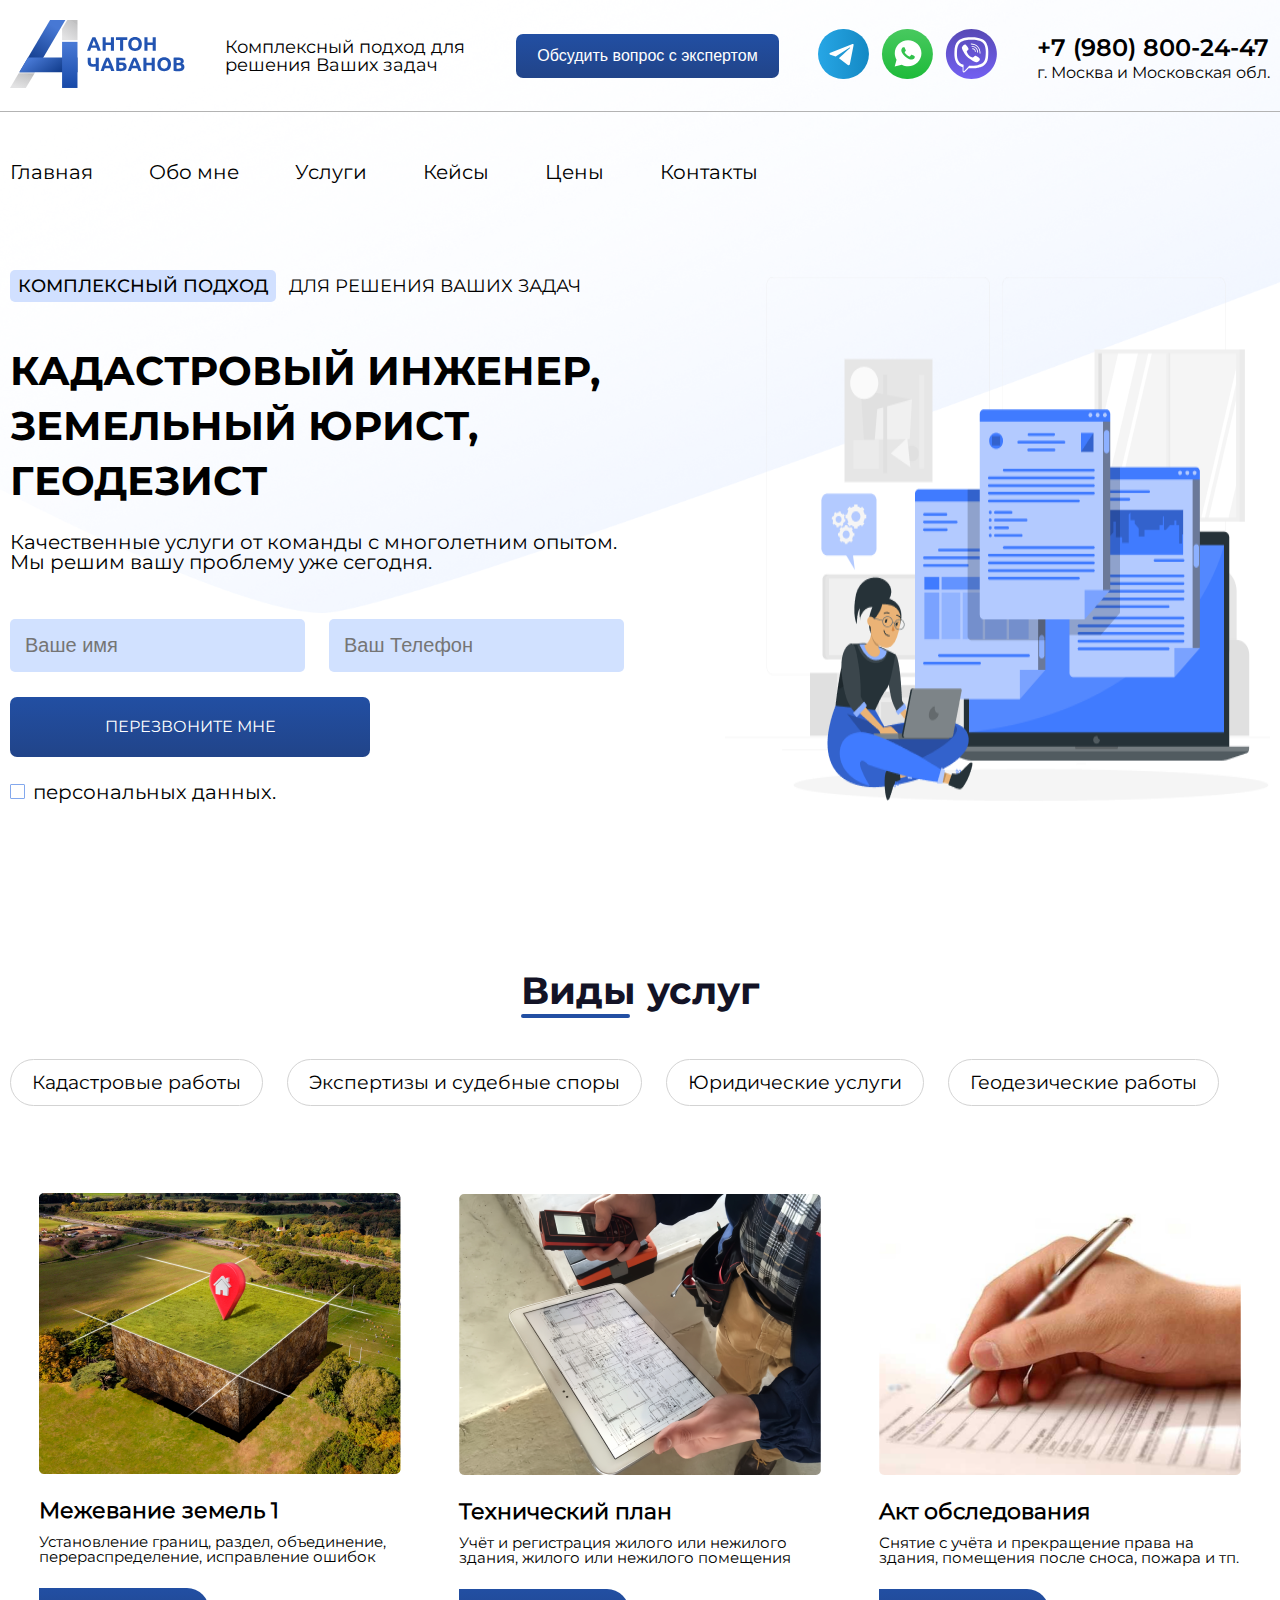
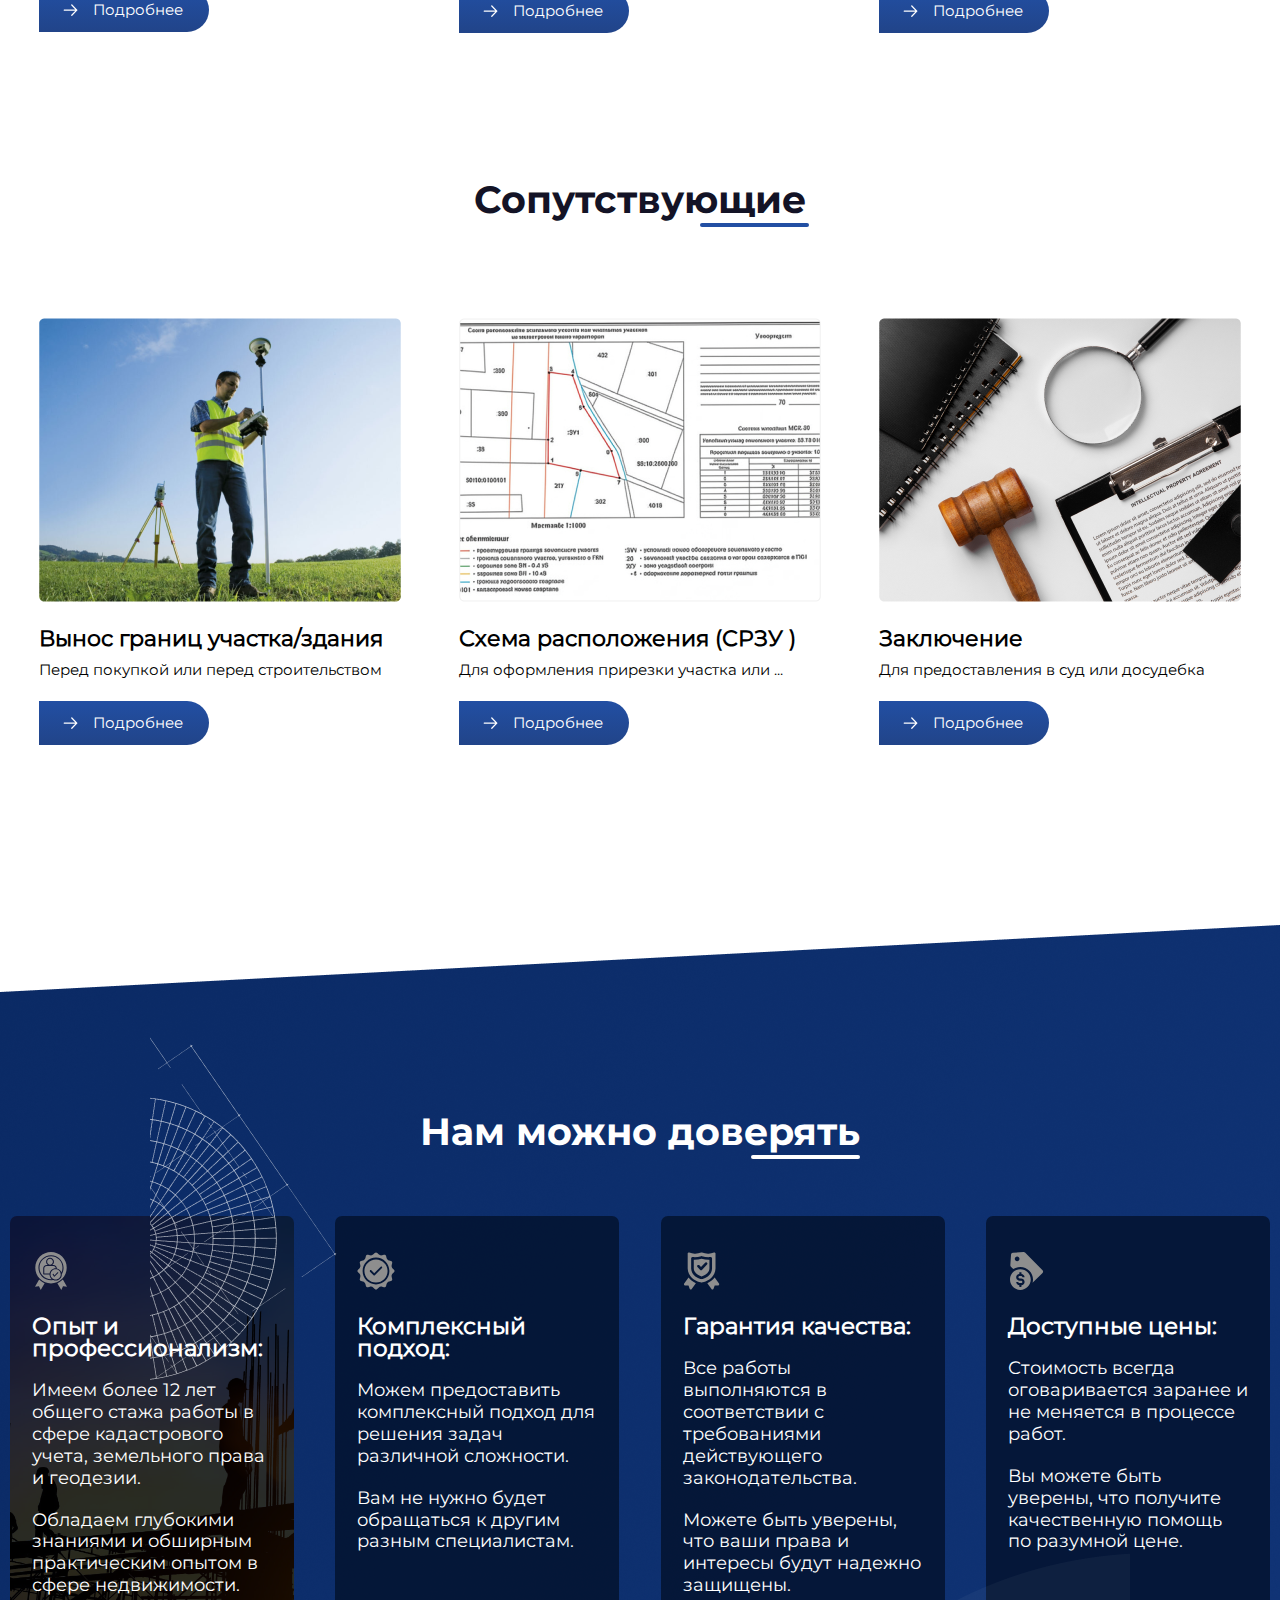
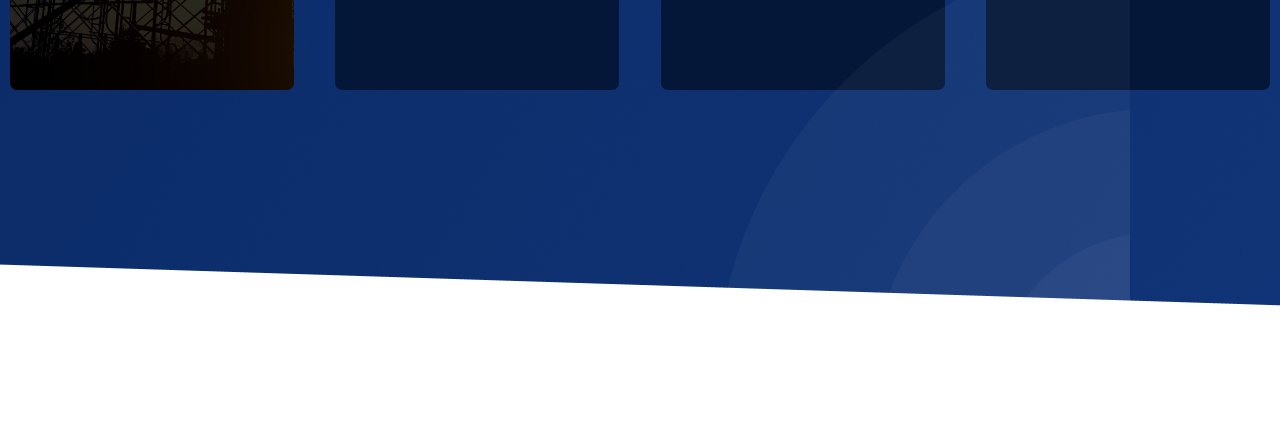
==== index.html @ c3cf090e "Rename inndex.html to index.html" ====
<!DOCTYPE html>
<html lang="en">

<head>
    <meta charset="UTF-8">
    <meta name="viewport" content="width=device-width, initial-scale=1.0">
    <link rel="stylesheet" href="./style/reset.css">
    <link rel="stylesheet" href="./style/style.css">
    <title>Document</title>
</head>

<body class="body">
    <header class="header">
        <div class="container">
            <div class="header__wrapper">
                <img class="header_back" src="./image/background/header-back.png" alt="">
                <a class="logo" href="/">
                    <img class="logo__item" src="./image/logo/Логотип.svg" alt="">
                </a>
                <p class="header-discription">Комплексный подход
                    для решения Ваших задач
                </p>
                <button class="button">
                    Обсудить вопрос с экспертом
                </button>
                <ul class="social__list">
                    <li class="social__item">
                        <a class="social__link" href="/">
                            <img class="social__icon" src="./image/icons/tg.svg" alt="">
                        </a>
                    </li>
                    <li class="social__item">
                        <a class="social__link" href="/">
                            <img class="social__icon" src="./image/icons/what.svg" alt="">
                        </a>
                    </li>
                    <li class="social__item">
                        <a class="social__link" href="/">
                            <img class="social__icon" src="./image/icons/Viber.svg" alt="">
                        </a>
                    </li>
                </ul>
                <div class="header__contact">
                    <a class="header__phone" href="tel:+79808002447">+7 (980) 800-24-47</a>
                    <p class="header__adress">г. Москва и Московская обл.</p>
                </div>
            </div>
        </div>
    </header>
    <div class="line"></div>
    <div class="container">
        <nav class="header__nav">
            <ul class="nav__list">
                <li class="nav__item">
                    <a class="nav__link" href="#">Главная</a>
                </li>
                <li class="nav__item">
                    <a class="nav__link" href="#">Обо мне</a>
                </li>
                <li class="nav__item">
                    <a class="nav__link" href="#">Услуги</a>
                </li>
                <li class="nav__item">
                    <a class="nav__link" href="#">Кейсы</a>
                </li>
                <li class="nav__item">
                    <a class="nav__link" href="#">Цены</a>
                </li>
                <li class="nav__item">
                    <a class="nav__link" href="#">Контакты</a>
                </li>
            </ul>
        </nav>
    </div>
    <section class="main-section">
        <div class="container">
            <div class="main-section__wrapper">
                <div class="">
                    <p class="main-section__text"><span class="main-section__text--style">Комплексный подход</span> для
                        решения
                        Ваших задач</p>
                    <h1 class="main__title">кадастровый инженер, земельный юрист, геодезист</h1>
                    <p class="sub-title">Качественные услуги от команды с многолетним опытом. Мы решим вашу проблему уже
                        сегодня.
                    </p>
                    <form class="form__block">
                        <div class="form__block-input">
                            <div class="form__group">
                                <input class="form__input" type="text" name="name" placeholder="Ваше имя">
                            </div>
                            <div class="form__group">
                                <input class="form__input" type="tel" name="tel" placeholder="Ваш Телефон"
                                    pattern="[0-9]{3}-[0-9]{3}-[0-9]{4}">
                            </div>
                        </div>
                        <div class="form__block-send">
                            <div class="block__left button">
                                <a href="#" type="submit" class="button-send">
                                    Перезвоните мне
                                </a>
                            </div>
                            <div class="block__right">
                                <label class="block__right-lable" for="">
                                    <input class="form__checkbox" type="checkbox">
                                    <span class="fake__checkbox"></span>
                                </label>
                                <a class="personal " href="#">персональных данных.</a>
                            </div>
                        </div>
                    </form>
                </div>
                <img class="main-section__image" src="./image/images/image1.png" alt="">
            </div>
        </div>
    </section>
    <section class="spisok-statey">
        <div class="container">
            <div class="vidy-uslug">
                <h2 class="second-title second-title--vidy-uslug">Виды услуг</h2>
                <nav class="vidy-uslug__nav">
                    <ul class="vidy-uslug__list">
                        <li class="vidy-uslug__item">
                            <p class="vidy-uslug__button" id="vidy-uslug__button1" tabindex="0">Кадастровые работы</p>
                        </li>
                        <li class="vidy-uslug__item">
                            <p class="vidy-uslug__button" id="vidy-uslug__button2" tabindex="0">Экспертизы и судебные
                                споры </p>
                        </li>
                        <li class="vidy-uslug__item">
                            <p class="vidy-uslug__button" id="vidy-uslug__button3" tabindex="0">Юридические услуги</p>
                        </li>
                        <li class="vidy-uslug__item">
                            <p class="vidy-uslug__button" id="vidy-uslug__button4" tabindex="0">Геодезические работы
                            </p>
                        </li>
                    </ul>
                </nav>
                <div class="articles articles-slider articles-1">
                    <ul class="article_list">
                        <li class="article__item">
                            <img class="article__image" src="./image/cards/Фото_Межевание_.png" alt="">
                            <h3 class="article__title">Межевание земель 1</h3>
                            <p class="article__text">Установление границ, раздел, объединение, перераспределение,
                                исправление ошибок</p>
                            <a class="article__button" href="#"><img class="article__arrow"
                                    src="./image/icons/right-lg.svg" alt=""> Подробнее</a>
                        </li>
                        <li class="article__item">
                            <img class="article__image" src="./image/cards/Фото_Тех.план_.png" alt="">
                            <h3 class="article__title">Технический план</h3>
                            <p class="article__text">Учёт и регистрация жилого или нежилого здания, жилого или нежилого
                                помещения</p>
                            <a class="article__button" href="#"><img class="article__arrow"
                                    src="./image/icons/right-lg.svg" alt=""> Подробнее</a>
                        </li>
                        <li class="article__item">
                            <img class="article__image" src="./image/cards/Фото_Акт_.png" alt="">
                            <h3 class="article__title">Акт обследования</h3>
                            <p class="article__text">Снятие с учёта и прекращение права на здания, помещения после
                                сноса, пожара и тп.</p>
                            <a class="article__button" href="#"><img class="article__arrow"
                                    src="./image/icons/right-lg.svg" alt=""> Подробнее</a>
                        </li>
                    </ul>
                </div>
                <div class="articles articles-slider articles--display articles-2">
                    <ul class="article_list">
                        <li class="article__item">
                            <img class="article__image" src="./image/cards/Фото_Межевание_.png" alt="">
                            <h3 class="article__title">Межевание земель 2</h3>
                            <p class="article__text">Установление границ, раздел, объединение, перераспределение,
                                исправление ошибок</p>
                            <a class="article__button" href="#"><img class="article__arrow"
                                    src="./image/icons/right-lg.svg" alt=""> Подробнее</a>
                        </li>
                        <li class="article__item">
                            <img class="article__image" src="./image/cards/Фото_Тех.план_.png" alt="">
                            <h3 class="article__title">Технический план</h3>
                            <p class="article__text">Учёт и регистрация жилого или нежилого здания, жилого или нежилого
                                помещения</p>
                            <a class="article__button" href="#"><img class="article__arrow"
                                    src="./image/icons/right-lg.svg" alt=""> Подробнее</a>
                        </li>
                        <li class="article__item">
                            <img class="article__image" src="./image/cards/Фото_Акт_.png" alt="">
                            <h3 class="article__title">Акт обследования</h3>
                            <p class="article__text">Снятие с учёта и прекращение права на здания, помещения после
                                сноса, пожара и тп.</p>
                            <a class="article__button" href="#"><img class="article__arrow"
                                    src="./image/icons/right-lg.svg" alt=""> Подробнее</a>
                        </li>
                    </ul>
                </div>
                <div class="articles articles-slider articles--display articles-3">
                    <ul class="article_list">
                        <li class="article__item">
                            <img class="article__image" src="./image/cards/Фото_Межевание_.png" alt="">
                            <h3 class="article__title">Межевание земель 3</h3>
                            <p class="article__text">Установление границ, раздел, объединение, перераспределение,
                                исправление ошибок</p>
                            <a class="article__button" href="#"><img class="article__arrow"
                                    src="./image/icons/right-lg.svg" alt=""> Подробнее</a>
                        </li>
                        <li class="article__item">
                            <img class="article__image" src="./image/cards/Фото_Тех.план_.png" alt="">
                            <h3 class="article__title">Технический план</h3>
                            <p class="article__text">Учёт и регистрация жилого или нежилого здания, жилого или нежилого
                                помещения</p>
                            <a class="article__button" href="#"><img class="article__arrow"
                                    src="./image/icons/right-lg.svg" alt=""> Подробнее</a>
                        </li>
                        <li class="article__item">
                            <img class="article__image" src="./image/cards/Фото_Акт_.png" alt="">
                            <h3 class="article__title">Акт обследования</h3>
                            <p class="article__text">Снятие с учёта и прекращение права на здания, помещения после
                                сноса, пожара и тп.</p>
                            <a class="article__button" href="#"><img class="article__arrow"
                                    src="./image/icons/right-lg.svg" alt=""> Подробнее</a>
                        </li>
                    </ul>
                </div>
                <div class="articles articles-slider articles--display articles-4">
                    <ul class="article_list">
                        <li class="article__item">
                            <img class="article__image" src="./image/cards/Фото_Межевание_.png" alt="">
                            <h3 class="article__title">Межевание земель 4</h3>
                            <p class="article__text">Установление границ, раздел, объединение, перераспределение,
                                исправление ошибок</p>
                            <a class="article__button" href="#"><img class="article__arrow"
                                    src="./image/icons/right-lg.svg" alt=""> Подробнее</a>
                        </li>
                        <li class="article__item">
                            <img class="article__image" src="./image/cards/Фото_Тех.план_.png" alt="">
                            <h3 class="article__title">Технический план</h3>
                            <p class="article__text">Учёт и регистрация жилого или нежилого здания, жилого или нежилого
                                помещения</p>
                            <a class="article__button" href="#"><img class="article__arrow"
                                    src="./image/icons/right-lg.svg" alt=""> Подробнее</a>
                        </li>
                        <li class="article__item">
                            <img class="article__image" src="./image/cards/Фото_Акт_.png" alt="">
                            <h3 class="article__title">Акт обследования</h3>
                            <p class="article__text">Снятие с учёта и прекращение права на здания, помещения после
                                сноса, пожара и тп.</p>
                            <a class="article__button" href="#"><img class="article__arrow"
                                    src="./image/icons/right-lg.svg" alt=""> Подробнее</a>
                        </li>
                    </ul>
                </div>
            </div>
            <div class="soputstvuyushchiye">
                <h2 class="second-title second-title--soputstvuyushchiye">Сопутствующие</h2>
                <div class="articles">
                    <ul class="article_list">
                        <li class="article__item">
                            <img class="article__image" src="./image/cards/Фото_Вынос_.png" alt="">
                            <h3 class="article__title">Вынос границ участка/здания</h3>
                            <p class="article__text">Перед покупкой или перед строительством</p>
                            <a class="article__button" href="#"><img class="article__arrow"
                                    src="./image/icons/right-lg.svg" alt=""> Подробнее</a>
                        </li>
                        <li class="article__item">
                            <img class="article__image" src="./image/cards/Фото_Схема_.png" alt="">
                            <h3 class="article__title">Схема расположения (СРЗУ )</h3>
                            <p class="article__text">Для оформления прирезки участка или ...</p>
                            <a class="article__button" href="#"><img class="article__arrow"
                                    src="./image/icons/right-lg.svg" alt=""> Подробнее</a>
                        </li>
                        <li class="article__item">
                            <img class="article__image" src="./image/cards/Фото_Заключение_.png" alt="">
                            <h3 class="article__title">Заключение </h3>
                            <p class="article__text">Для предоставления в суд или досудебка</p>
                            <a class="article__button" href="#"><img class="article__arrow"
                                    src="./image/icons/right-lg.svg" alt=""> Подробнее</a>
                        </li>
                    </ul>
                </div>
            </div>
        </div>
    </section>
    <section class="mozhno-doveryat">
        <div class="container">
            <img class="image__item-1" src="./image/background/Vector.png" alt="">
            <img class="image__item-2" src="./image/background/Элемент справа.png" alt="">
            <div class="mozhno-doveryat__wrapper">
                <h2 class="second-title second-title--mozhno-doveryat">Нам можно доверять</h2>
                <ul class="card-list">
                    <li class="card__item card__item--background-1">
                        <img class="card__icon" src="./image/icons/Vector.svg" alt="">
                        <h3 class="card__title">Опыт и профессионализм:</h3>
                        <p>Имеем более 12 лет общего стажа работы в сфере кадастрового учета, земельного права и
                            геодезии.</p>
                        <p>Обладаем глубокими знаниями и обширным практическим опытом в сфере недвижимости.</p>
                    </li>
                    <li class="card__item card__item--background-2">
                        <img class="card__icon" src="./image/icons/Vector (1).svg" alt="">
                        <h3 class="card__title">Комплексный подход:</h3>
                        <p>Можем предоставить комплексный подход для решения задач различной сложности.</p>
                        <p>Вам не нужно будет обращаться к другим разным специалистам.</p>
                    </li>
                    <li class="card__item card__item--background-3">
                        <img class="card__icon" src="./image/icons/Group.svg" alt="">
                        <h3 class="card__title">Гарантия качества:</h3>
                        <p>Все работы выполняются в соответствии с требованиями действующего законодательства.</p>
                        <p>Можете быть уверены, что ваши права и интересы будут надежно защищены.</p>
                    </li>
                    <li class="card__item card__item--background-4">
                        <img class="card__icon" src="./image/icons/Group (1).svg" alt="">
                        <h3 class="card__title">Доступные цены:</h3>
                        <p>Стоимость всегда оговаривается заранее и не меняется в процессе работ.</p>
                        <p>Вы можете быть уверены, что получите качественную помощь по разумной цене.</p>
                    </li>
                </ul>
            </div>
        </div>
    </section>
    <section></section>
    </div>
    <footer class="footer"></footer>
    <script src="main.js"></script>
</body>

</html>
---- style/style.css ----
/* Поиск элементов */
/* form */
/* titles */


:root {
    /* color */
    --black: #000;
    --white: #fff;
    --title-color: #131326;
    --btn-color: linear-gradient(180deg, #224FA3 0%, #214489 100%);
    --blue: #224FA3;

    /* text */
    --main-fs: 20px;
    --second-fs: 16px;
    --title-fs: 38px;
    --subTitle-fs: 24px;
    --card-fs: 15px;

    /* Weight */
    --medium-fw: 500;
    --bold-fw: 700;

    /* costum */
    --btn-br: 7px;
    --secondBtn-br: 0px 50px 50px 0px;

    /* form */
    --form-br: 38px;
    --input-br: 5px;
    --formBtn-br: 34px;
    --textArea-br: 10px;

    /* transition */
    --transition: 0.3s;

}

html {
    box-sizing: border-box;
    font-size: var(--main-fs);
}

*,
*::after,
*::before {
    box-sizing: border-box;
}

:active,
:hover,
:focus {
    outline: 0;
    outline-offset: 0;
}

a {
    text-decoration: none;
    color: inherit;
}

ul {
    list-style: none;
}

button {
    border: none;
}

/* elements */
/* main-button */
.button {
    padding: 13px 21px;
    font-size: var(--second-fs);
    color: var(--white);
    background: var(--btn-color);
    border-radius: var(--btn-br);
    cursor: pointer;
}

/* main-button */
/* titles */
.second-title {
    text-align: center;
    font-family: 'Montserrat-Bold';
    font-size: var(--title-fs);
    color: var(--title-color);
}

/* titles */

@font-face {
    font-family: 'Montserrat-Regular';
    src: url('../font/Montserrat/Montserrat-Regular.woff2') format('woff2');
    font-style: normal;
    font-weight: 400;
    font-display: swap;
}

@font-face {
    font-family: 'Montserrat-Medium';
    src: url('../font/Montserrat/Montserrat-Medium.woff2') format('woff2');
    font-style: normal;
    font-weight: 500;
    font-display: swap;
}

@font-face {
    font-family: 'Montserrat-SemiBold';
    src: url('../font/Montserrat/Montserrat-SemiBold.woff2') format('woff2');
    font-style: normal;
    font-weight: 600;
    font-display: swap;
}

@font-face {
    font-family: 'Montserrat-Bold';
    src: url('../font/Montserrat/Montserrat-Bold.woff2') format('woff2');
    font-style: normal;
    font-weight: 700;
    font-display: swap;
}



.body {
    font-family: 'Montserrat-Regular';

}

.container {
    max-width: 1400px;
    margin: 0 auto;
    padding: 0 10px;
}

.header__wrapper {
    padding: 20px 0;
    display: flex;
    justify-content: space-between;
    align-items: center;
}

.header_back {
    width: 100%;
    height: auto;
    position: absolute;
    top: 0;
    left: 0;
    z-index: -1;
}

.header-discription {
    font-size: 18px;
    max-width: 252px;
}

.social__list {
    display: flex;
    gap: 0 12px;
}

.social__icon {
    transition: var(--transition);
}

.social__icon:hover {
    transform: scale(1.1);
}

.header__contact {
    display: flex;
    flex-direction: column;
    justify-content: space-between;
}

.header__phone {
    padding: 5px 0;
    font-family: 'Montserrat-SemiBold';
    font-size: var(--subTitle-fs);
}

.header__adress {
    font-size: var(--second-fs);
}

.line {
    min-width: 100%;
    border-top: 1px solid #B3B3B3;
}

.nav__list {
    margin: 50px 0 95px;
    display: flex;
    gap: 0 56px;
}

.nav__link {
    position: relative;
}

.nav__link::before {
    content: "";
    width: 100%;
    border-bottom: 1px solid var(--blue);
    transform: scale(0, 1);
    position: absolute;
    bottom: -8px;
    transition: var(--transition);
}

.nav__link:hover.nav__link::before {
    transform: scale(1, 1);
}

.main-section__wrapper {
    display: flex;
    justify-content: space-between;
}

.main-section__text {
    font-size: 18px;
    text-transform: uppercase;
}

.main-section__text--style {
    margin-right: 8px;
    padding: 5px 8px;
    font-family: 'Montserrat-Medium';
    border-radius: 5px;
    background-color: #D1E0FF;
}

.main__title {
    max-width: 740px;
    margin: 48px 0 24px;
    font-family: 'Montserrat-Bold';
    font-size: 40px;
    text-transform: uppercase;
    line-height: 55px;
}

.sub-title {
    max-width: 610px;
    font-family: 'Montserrat-Regular';
    font-size: var(--main-fs);
}

/* form */
.form__block {
    margin-top: 47px;
}

.form__block-input {
    display: flex;
    gap: 0 24px
}

.form__input {
    padding: 15px;
    border-radius: var(--input-br);
    background-color: #D1E1FF;
    border: none;
    font-size: var(--main-fs);
}

.form__block-send {
    display: flex;
    flex-direction: column;
}

.block__left {
    width: 360px;
    height: 60px;
    margin: 25px 0;
    display: flex;
    align-items: center;
    justify-content: center;
    text-transform: uppercase;
}

.block__right-lable {
    position: relative;
}

.form__checkbox {
    position: absolute;
    z-index: 100;
    opacity: 0;
    cursor: pointer;
}

.fake__checkbox {
    width: 15px;
    height: 15px;
    position: relative;
    display: inline-block;
    border-radius: 1px;
    border: 1px solid #83A8ED;
    cursor: pointer;
}

.fake__checkbox::before {
    content: "";
    width: 15px;
    height: 15px;
    position: absolute;
    top: -3px;
    left: 1px;
    z-index: -1;
    background-image: url(../image/icons/Line1.png);
    background-repeat: no-repeat;
    background-position: center;
    opacity: 0;
    transition: var(--transition);
}

.form__checkbox:checked+.fake__checkbox::before {
    opacity: 1;
    z-index: 1;
}

.block__right {
    display: flex;
    align-items: center;
    gap: 0 8px;
}

/* form */

.spisok-statey {
    margin: 170px 0 120px;
}

.second-title--vidy-uslug,
.second-title--mozhno-doveryat,
.second-title--soputstvuyushchiye {
    position: relative;
}

.second-title--soputstvuyushchiye {
    width: 13ch;
}

.second-title--vidy-uslug::before,
.second-title--mozhno-doveryat::before,
.second-title--soputstvuyushchiye::before {
    content: "";
    width: 109px;
    height: 4px;
    position: absolute;
    bottom: -8px;
    background-color: var(--blue);
    border-radius: 5px;
}
.second-title--mozhno-doveryat::before,
.second-title--soputstvuyushchiye::before {
    right: 0;
}
.second-title--mozhno-doveryat::before{
    background-color: var(--white);
}
.vidy-uslug__list {
    margin: 49px 0 64px;
    display: flex;
    gap: 0 24px;
    font-size: 19px;
}

.vidy-uslug__button {
    padding: 13px 21px 13px 21px;
    border: 1px solid #D3D3D3;
    border-radius: 28px;
    cursor: pointer;
    transition: var(--transition);
}

.vidy-uslug__button:focus {
    color: var(--white);
    background: var(--btn-color);
}


.article_list {
    display: flex;
    flex-wrap: wrap;
    justify-content: space-around;
}

.articles--display {
    display: none;
}

.article__item {
    max-width: 410px;
    padding: 23px 24px 48px;
    font-size: var(--card-fs);
}

.article__title {
    margin-top: 24px;
    font-size: 22px;
    font-weight: 600;
}

.article__text {
    margin: 12px 0 24px;
}

.article__button {
    width: 170px;
    padding: 14px 24px;
    display: flex;
    gap: 0 14px;
    color: var(--white);
    background: var(--btn-color);
    border-radius: var(--secondBtn-br);
}

.soputstvuyushchiye .second-title {
    margin: 100px auto 76px;

}

.mozhno-doveryat {
    margin: 120px 0;
    height: 1000px;
    position: relative;
    background-image: url('../image/background/Фон.png');
    background-repeat: no-repeat;
    background-position: center;
}
.image__item-1,
.image__item-2{
    position: absolute;
}
.image__item-1{
    top: 120px;
    left: 150px;
}
.image__item-2{
    right: 150px;
    bottom: 0;
}
.mozhno-doveryat__wrapper {
    display: flex;
    flex-direction: column;
    color: var(--white);

}

.mozhno-doveryat .second-title {
    margin: 200px auto 65px;
    color: var(--white);
}

.card-list {
    display: flex;
    justify-content: space-between;
    flex-wrap: wrap;
}

.card__item {
    width: 284px;
    height: 474px;
    padding: 36px 22px;
    font-size: 18px;
    font-weight: 500;
    line-height: 21.94px;
    filter: #04132FD9;
}

.card__icon {
    width: 38px;
    height: 38px;
}

.card__title {
    margin: 20px 0;
    font-size: 23px;
}

.card__item p {
    margin: 20px 0;
}

.card__item--background-1 {

    background-image: url('../image/background/fon.png');
}

.card__item--background-2 {
    background-image: url('../image/background/fon2.png');
}

.card__item--background-3 {
    background-image: url('../image/background/fon3.png');
}

.card__item--background-4 {
    background-image: url('../image/background/fon4.png');
}

.card__item--background-1,
.card__item--background-2,
.card__item--background-3,
.card__item--background-4 {
    background-blend-mode: multiply;
    background-color: rgba(4, 19, 47, 0.85);
    background-size: cover;
    background-repeat: no-repeat;
    background-position: center center;
    border-radius: var(--btn-br);
}
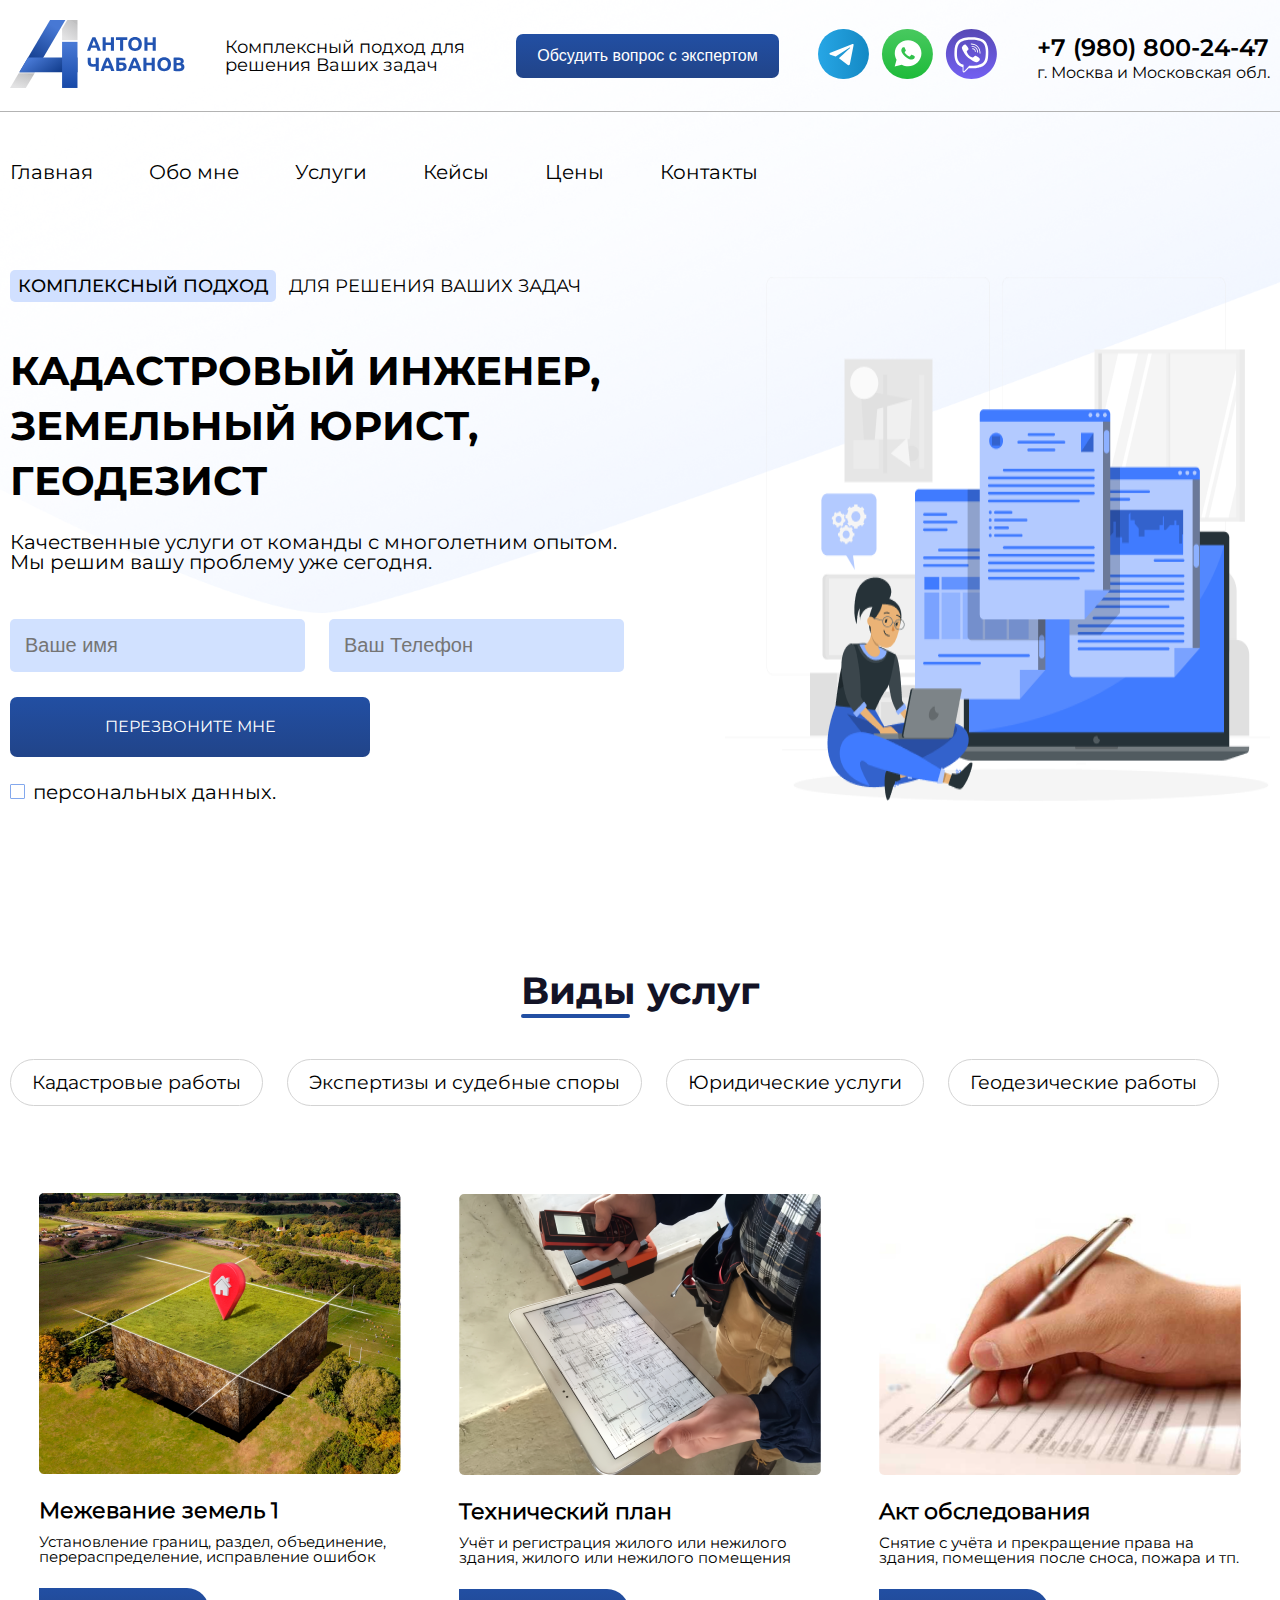
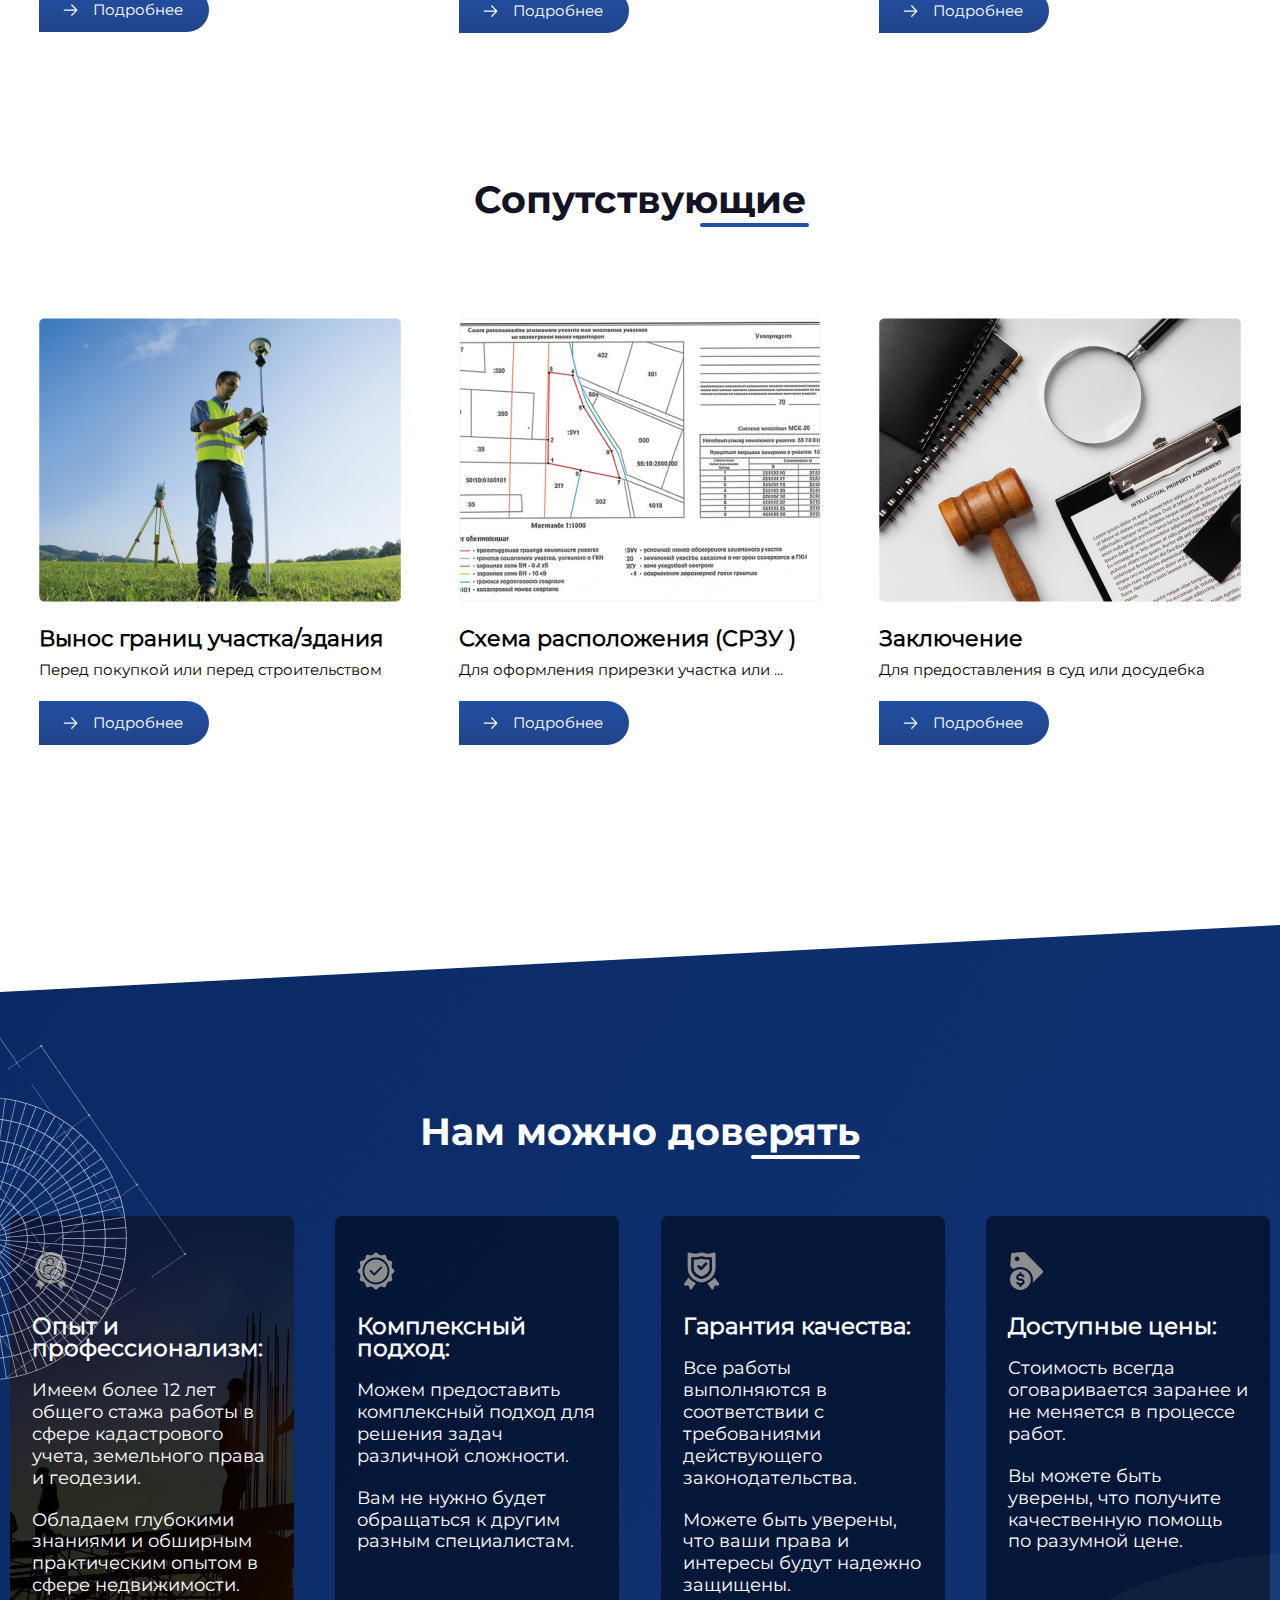
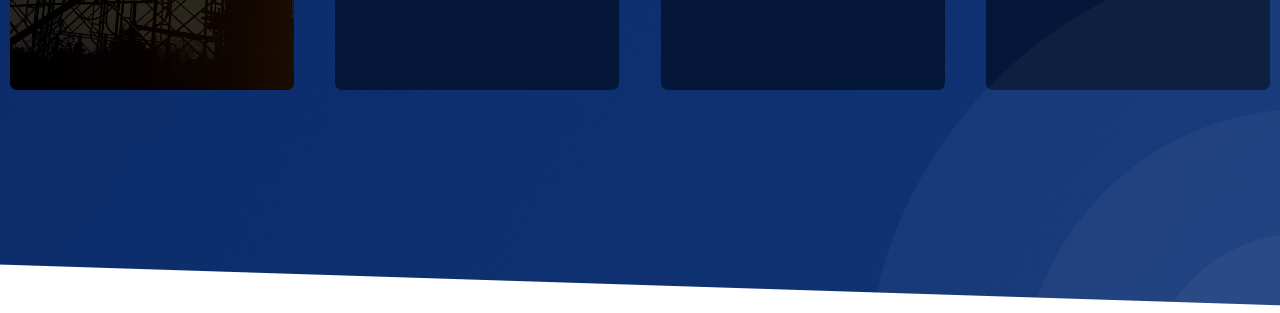
==== commit 380024f1: "Неиного исправлений" ====
--- a/index.html
+++ b/index.html
@@ -279,9 +279,9 @@
         </div>
     </section>
     <section class="mozhno-doveryat">
+        <img class="image__item-1" src="./image/background/Vector.png" alt="">
+        <img class="image__item-2" src="./image/background/Элемент справа.png" alt="">
         <div class="container">
-            <img class="image__item-1" src="./image/background/Vector.png" alt="">
-            <img class="image__item-2" src="./image/background/Элемент справа.png" alt="">
             <div class="mozhno-doveryat__wrapper">
                 <h2 class="second-title second-title--mozhno-doveryat">Нам можно доверять</h2>
                 <ul class="card-list">
@@ -320,4 +320,4 @@
     <script src="main.js"></script>
 </body>
 
-</html>
+</html>--- a/style/style.css
+++ b/style/style.css
@@ -424,7 +424,8 @@
 }
 
 .mozhno-doveryat {
-    margin: 120px 0;
+    max-width: 1700px;
+    margin: 120px auto 0;
     height: 1000px;
     position: relative;
     background-image: url('../image/background/Фон.png');
@@ -437,10 +438,10 @@
 }
 .image__item-1{
     top: 120px;
-    left: 150px;
+    left: 0;
 }
 .image__item-2{
-    right: 150px;
+    right: 0;
     bottom: 0;
 }
 .mozhno-doveryat__wrapper {
